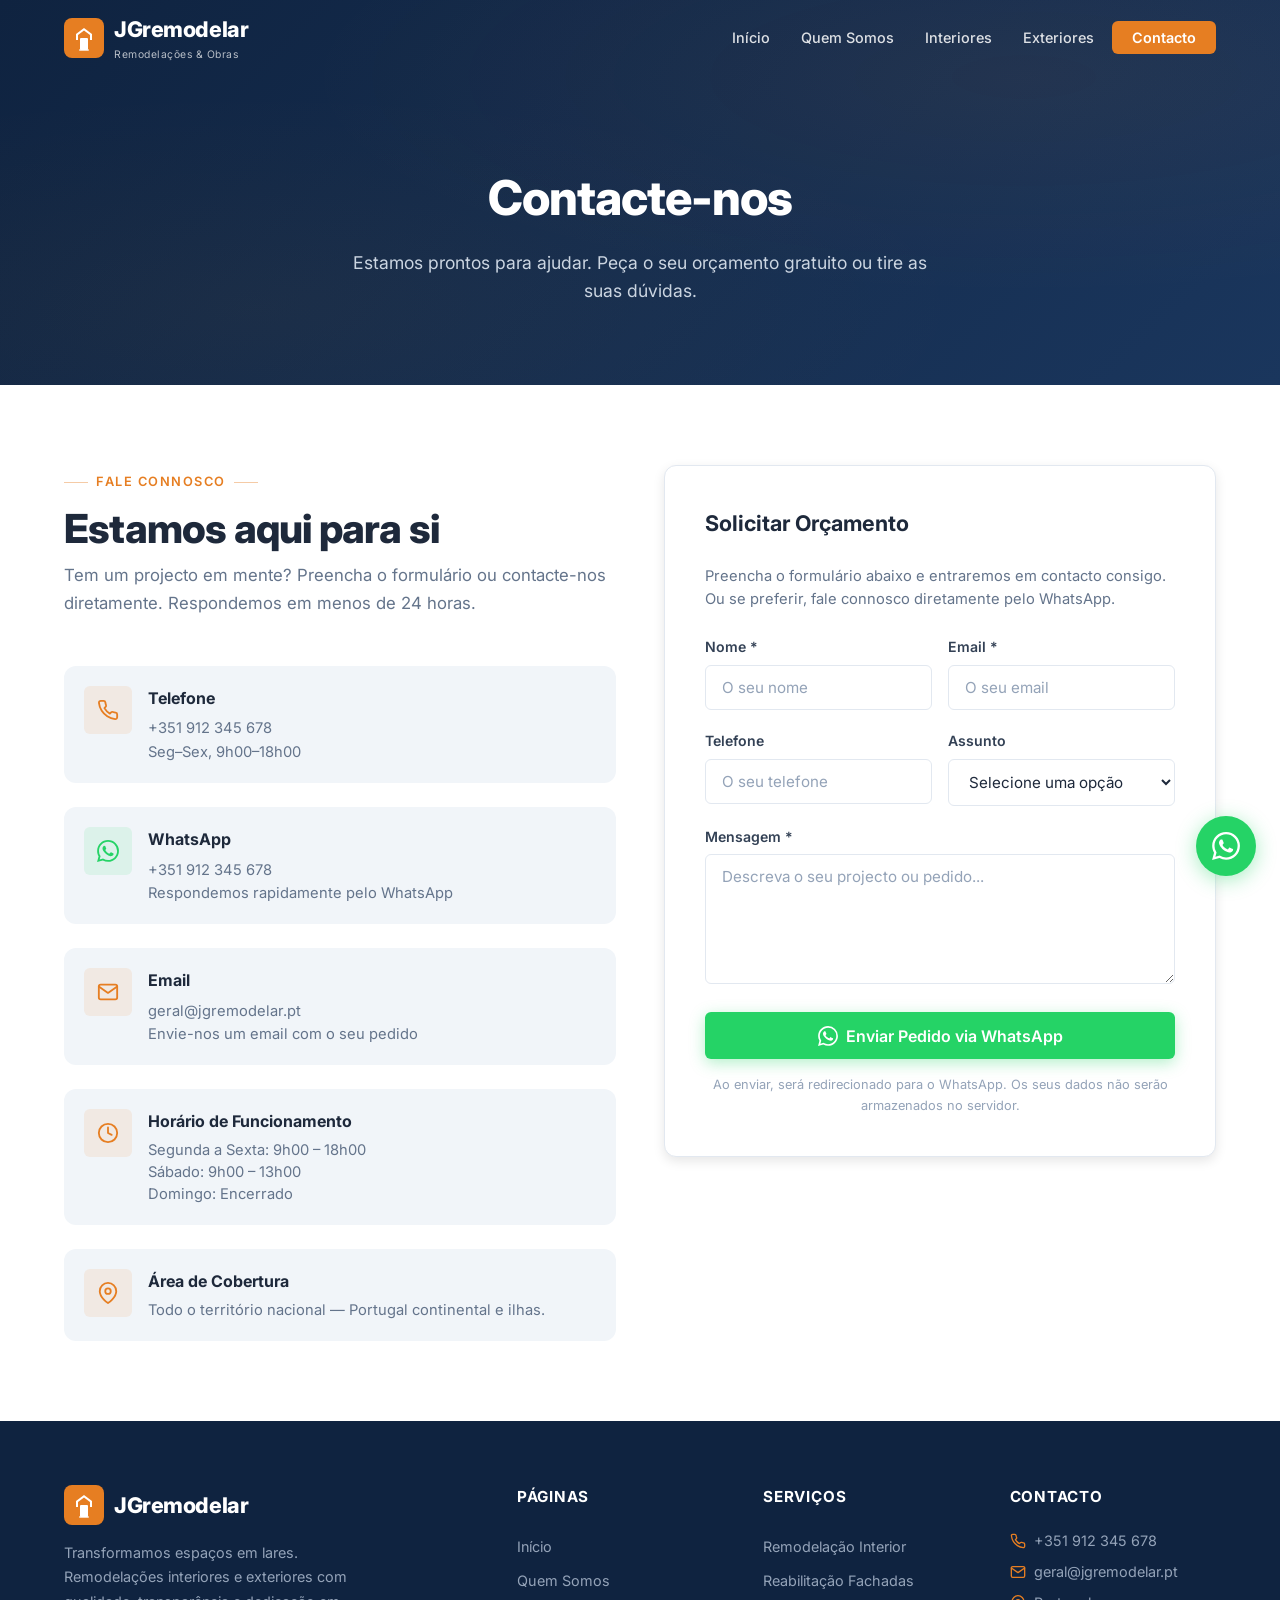
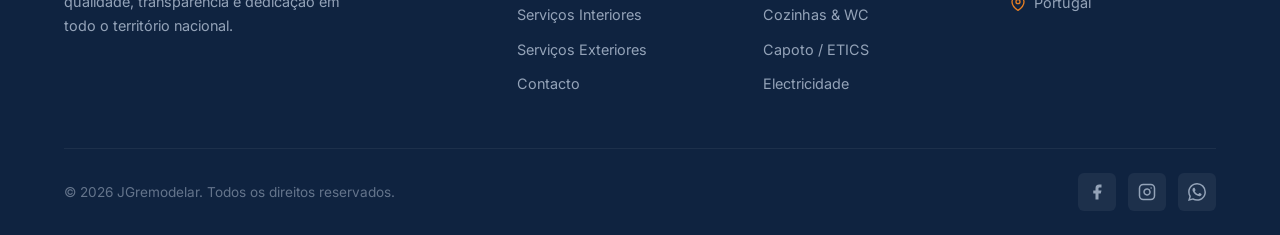
==== contacto.html @ c4eafb85 "Versão inicial – site institucional JGremodelar" ====
<!DOCTYPE html>
<html lang="pt-PT">
<head>
  <meta charset="UTF-8" />
  <meta name="viewport" content="width=device-width, initial-scale=1.0" />
  <title>Contacto — JGremodelar</title>
  <meta name="description" content="Contacte a JGremodelar. Peça o seu orçamento gratuito para remodelações e obras em Portugal. WhatsApp, telefone e email." />
  <meta name="keywords" content="contacto, orçamento, remodelações, JGremodelar, Portugal, WhatsApp" />
  <link rel="icon" href="data:image/svg+xml,<svg xmlns='http://www.w3.org/2000/svg' viewBox='0 0 100 100'><text y='.9em' font-size='90'>🏠</text></svg>" />
  <link rel="preconnect" href="https://fonts.googleapis.com" />
  <link rel="preconnect" href="https://fonts.gstatic.com" crossorigin />
  <link href="https://fonts.googleapis.com/css2?family=Inter:wght@400;500;600;700;800&display=swap" rel="stylesheet" />
  <link rel="stylesheet" href="assets/css/style.css?v=1.0" />
</head>
<body>

  <!-- ===== NAVBAR ===== -->
  <nav class="navbar" role="navigation" aria-label="Navegação principal">
    <div class="container">
      <a href="index.html" class="navbar-brand">
        <span class="brand-icon">
          <svg viewBox="0 0 40 40" fill="none" xmlns="http://www.w3.org/2000/svg">
            <rect width="40" height="40" rx="8" fill="#e67e22"/>
            <path d="M12 22V16L20 10L28 16V22H26V17L20 12.5L14 17V22H12Z" fill="white"/>
            <rect x="16" y="20" width="8" height="12" rx="1" fill="white"/>
            <rect x="15" y="31" width="10" height="2" rx="1" fill="white" opacity="0.7"/>
          </svg>
        </span>
        <span>JGremodelar<small>Remodelações &amp; Obras</small></span>
      </a>
      <button class="nav-toggle" aria-label="Abrir menu" aria-expanded="false">
        <span></span><span></span><span></span>
      </button>
      <div class="nav-overlay"></div>
      <ul class="nav-links">
        <li><a href="index.html">Início</a></li>
        <li><a href="quem-somos.html">Quem Somos</a></li>
        <li><a href="servicos-interiores.html">Interiores</a></li>
        <li><a href="servicos-exteriores.html">Exteriores</a></li>
        <li><a href="contacto.html" class="nav-cta">Contacto</a></li>
      </ul>
    </div>
  </nav>

  <!-- ===== PAGE HEADER ===== -->
  <section class="page-hero">
    <div class="container">
      <h1>Contacte-nos</h1>
      <p>Estamos prontos para ajudar. Peça o seu orçamento gratuito ou tire as suas dúvidas.</p>
    </div>
  </section>

  <!-- ===== CONTACT SECTION ===== -->
  <section class="section">
    <div class="container">
      <div class="contact-grid">

        <!-- Contact Info -->
        <div class="contact-info">
          <div class="reveal">
            <div class="section-label" style="margin-bottom:0.75rem;">Fale Connosco</div>
            <h2 class="section-title" style="margin-bottom:0.5rem;">Estamos aqui para si</h2>
            <p class="section-subtitle" style="margin-bottom:1.5rem;">
              Tem um projecto em mente? Preencha o formulário ou contacte-nos diretamente.
              Respondemos em menos de 24 horas.
            </p>
          </div>

          <!-- Telefone -->
          <div class="contact-item reveal">
            <div class="contact-item-icon">
              <svg viewBox="0 0 24 24" fill="none" stroke="currentColor" stroke-width="2" stroke-linecap="round" stroke-linejoin="round">
                <path d="M22 16.92v3a2 2 0 0 1-2.18 2 19.79 19.79 0 0 1-8.63-3.07 19.5 19.5 0 0 1-6-6 19.79 19.79 0 0 1-3.07-8.67A2 2 0 0 1 4.11 2h3a2 2 0 0 1 2 1.72 12.84 12.84 0 0 0 .7 2.81 2 2 0 0 1-.45 2.11L8.09 9.91a16 16 0 0 0 6 6l1.27-1.27a2 2 0 0 1 2.11-.45 12.84 12.84 0 0 0 2.81.7A2 2 0 0 1 22 16.92z"/>
              </svg>
            </div>
            <div>
              <h4>Telefone</h4>
              <a href="tel:+351912345678">+351 912 345 678</a>
              <p>Seg–Sex, 9h00–18h00</p>
            </div>
          </div>

          <!-- WhatsApp -->
          <div class="contact-item reveal">
            <div class="contact-item-icon" style="background:rgba(37,211,102,0.1);">
              <svg viewBox="0 0 24 24" fill="currentColor" style="width:22px;height:22px;color:#25d366;">
                <path d="M17.472 14.382c-.297-.149-1.758-.867-2.03-.967-.273-.099-.471-.148-.67.15-.197.297-.767.966-.94 1.164-.173.199-.347.223-.644.075-.297-.15-1.255-.463-2.39-1.475-.883-.788-1.48-1.761-1.653-2.059-.173-.297-.018-.458.13-.606.134-.133.298-.347.446-.52.149-.174.198-.298.298-.497.099-.198.05-.371-.025-.52-.075-.149-.669-1.612-.916-2.207-.242-.579-.487-.5-.669-.51-.173-.008-.371-.01-.57-.01-.198 0-.52.074-.792.372-.272.297-1.04 1.016-1.04 2.479 0 1.462 1.065 2.875 1.213 3.074.149.198 2.096 3.2 5.077 4.487.709.306 1.262.489 1.694.625.712.227 1.36.195 1.871.118.571-.085 1.758-.719 2.006-1.413.248-.694.248-1.289.173-1.413-.074-.124-.272-.198-.57-.347m-5.421 7.403h-.004a9.87 9.87 0 0 1-5.031-1.378l-.361-.214-3.741.982.998-3.648-.235-.374a9.86 9.86 0 0 1-1.51-5.26c.001-5.45 4.436-9.884 9.888-9.884 2.64 0 5.122 1.03 6.988 2.898a9.825 9.825 0 0 1 2.893 6.994c-.003 5.45-4.437 9.884-9.885 9.884m8.413-18.297A11.815 11.815 0 0 0 12.05 0C5.495 0 .16 5.335.157 11.892c0 2.096.547 4.142 1.588 5.945L.057 24l6.305-1.654a11.882 11.882 0 0 0 5.683 1.448h.005c6.554 0 11.89-5.335 11.893-11.893a11.821 11.821 0 0 0-3.48-8.413z"/>
              </svg>
            </div>
            <div>
              <h4>WhatsApp</h4>
              <a href="https://wa.me/351912345678" target="_blank" rel="noopener">+351 912 345 678</a>
              <p>Respondemos rapidamente pelo WhatsApp</p>
            </div>
          </div>

          <!-- Email -->
          <div class="contact-item reveal">
            <div class="contact-item-icon">
              <svg viewBox="0 0 24 24" fill="none" stroke="currentColor" stroke-width="2" stroke-linecap="round" stroke-linejoin="round">
                <path d="M4 4h16c1.1 0 2 .9 2 2v12c0 1.1-.9 2-2 2H4c-1.1 0-2-.9-2-2V6c0-1.1.9-2 2-2z"/>
                <polyline points="22,6 12,13 2,6"/>
              </svg>
            </div>
            <div>
              <h4>Email</h4>
              <a href="mailto:geral@jgremodelar.pt">geral@jgremodelar.pt</a>
              <p>Envie-nos um email com o seu pedido</p>
            </div>
          </div>

          <!-- Horário -->
          <div class="contact-item reveal">
            <div class="contact-item-icon">
              <svg viewBox="0 0 24 24" fill="none" stroke="currentColor" stroke-width="2" stroke-linecap="round" stroke-linejoin="round">
                <circle cx="12" cy="12" r="10"/>
                <polyline points="12 6 12 12 16 14"/>
              </svg>
            </div>
            <div>
              <h4>Horário de Funcionamento</h4>
              <p>Segunda a Sexta: 9h00 – 18h00</p>
              <p>Sábado: 9h00 – 13h00</p>
              <p>Domingo: Encerrado</p>
            </div>
          </div>

          <!-- Localização -->
          <div class="contact-item reveal">
            <div class="contact-item-icon">
              <svg viewBox="0 0 24 24" fill="none" stroke="currentColor" stroke-width="2" stroke-linecap="round" stroke-linejoin="round">
                <path d="M21 10c0 7-9 13-9 13s-9-6-9-13a9 9 0 0 1 18 0z"/>
                <circle cx="12" cy="10" r="3"/>
              </svg>
            </div>
            <div>
              <h4>Área de Cobertura</h4>
              <p>Todo o território nacional — Portugal continental e ilhas.</p>
            </div>
          </div>
        </div>

        <!-- Contact Form -->
        <div class="reveal">
          <div class="contact-form-wrapper">
            <h3>Solicitar Orçamento</h3>
            <p style="color:var(--color-gray-500);font-size:0.92rem;margin-bottom:1.5rem;line-height:1.6;">
              Preencha o formulário abaixo e entraremos em contacto consigo. Ou se preferir, fale connosco diretamente pelo WhatsApp.
            </p>

            <form class="contact-form" novalidate>
              <div class="form-row">
                <div class="form-group">
                  <label for="nome">Nome *</label>
                  <input type="text" id="nome" class="form-control" placeholder="O seu nome" required />
                </div>
                <div class="form-group">
                  <label for="email">Email *</label>
                  <input type="email" id="email" class="form-control" placeholder="O seu email" required />
                </div>
              </div>

              <div class="form-row">
                <div class="form-group">
                  <label for="telefone">Telefone</label>
                  <input type="tel" id="telefone" class="form-control" placeholder="O seu telefone" />
                </div>
                <div class="form-group">
                  <label for="assunto">Assunto</label>
                  <select id="assunto" class="form-control">
                    <option value="">Selecione uma opção</option>
                    <option value="Remodelação Interior">Remodelação Interior</option>
                    <option value="Remodelação Exterior">Remodelação Exterior</option>
                    <option value="Capoto / ETICS">Capoto / ETICS</option>
                    <option value="Impermeabilização">Impermeabilização</option>
                    <option value="Outro">Outro</option>
                  </select>
                </div>
              </div>

              <div class="form-group">
                <label for="mensagem">Mensagem *</label>
                <textarea id="mensagem" class="form-control" placeholder="Descreva o seu projecto ou pedido..." required></textarea>
              </div>

              <button type="submit" class="btn btn-whatsapp" style="width:100%;justify-content:center;">
                <svg width="20" height="20" viewBox="0 0 24 24" fill="currentColor"><path d="M17.472 14.382c-.297-.149-1.758-.867-2.03-.967-.273-.099-.471-.148-.67.15-.197.297-.767.966-.94 1.164-.173.199-.347.223-.644.075-.297-.15-1.255-.463-2.39-1.475-.883-.788-1.48-1.761-1.653-2.059-.173-.297-.018-.458.13-.606.134-.133.298-.347.446-.52.149-.174.198-.298.298-.497.099-.198.05-.371-.025-.52-.075-.149-.669-1.612-.916-2.207-.242-.579-.487-.5-.669-.51-.173-.008-.371-.01-.57-.01-.198 0-.52.074-.792.372-.272.297-1.04 1.016-1.04 2.479 0 1.462 1.065 2.875 1.213 3.074.149.198 2.096 3.2 5.077 4.487.709.306 1.262.489 1.694.625.712.227 1.36.195 1.871.118.571-.085 1.758-.719 2.006-1.413.248-.694.248-1.289.173-1.413-.074-.124-.272-.198-.57-.347m-5.421 7.403h-.004a9.87 9.87 0 0 1-5.031-1.378l-.361-.214-3.741.982.998-3.648-.235-.374a9.86 9.86 0 0 1-1.51-5.26c.001-5.45 4.436-9.884 9.888-9.884 2.64 0 5.122 1.03 6.988 2.898a9.825 9.825 0 0 1 2.893 6.994c-.003 5.45-4.437 9.884-9.885 9.884m8.413-18.297A11.815 11.815 0 0 0 12.05 0C5.495 0 .16 5.335.157 11.892c0 2.096.547 4.142 1.588 5.945L.057 24l6.305-1.654a11.882 11.882 0 0 0 5.683 1.448h.005c6.554 0 11.89-5.335 11.893-11.893a11.821 11.821 0 0 0-3.48-8.413z"/></svg>
                Enviar Pedido via WhatsApp
              </button>

              <p style="text-align:center;font-size:0.8rem;color:var(--color-gray-400);margin-top:1rem;">
                Ao enviar, será redirecionado para o WhatsApp. Os seus dados não serão armazenados no servidor.
              </p>
            </form>
          </div>
        </div>

      </div>
    </div>
  </section>

  <!-- ===== FOOTER ===== -->
  <footer class="footer">
    <div class="container">
      <div class="footer-grid">
        <div class="footer-brand">
          <a href="index.html" class="navbar-brand">
            <span class="brand-icon">
              <svg viewBox="0 0 40 40" fill="none" xmlns="http://www.w3.org/2000/svg">
                <rect width="40" height="40" rx="8" fill="#e67e22"/><path d="M12 22V16L20 10L28 16V22H26V17L20 12.5L14 17V22H12Z" fill="white"/><rect x="16" y="20" width="8" height="12" rx="1" fill="white"/><rect x="15" y="31" width="10" height="2" rx="1" fill="white" opacity="0.7"/>
              </svg>
            </span>
            <span>JGremodelar</span>
          </a>
          <p>Transformamos espaços em lares. Remodelações interiores e exteriores com qualidade, transparência e dedicação em todo o território nacional.</p>
        </div>
        <div>
          <h4>Páginas</h4>
          <div class="footer-links">
            <a href="index.html">Início</a>
            <a href="quem-somos.html">Quem Somos</a>
            <a href="servicos-interiores.html">Serviços Interiores</a>
            <a href="servicos-exteriores.html">Serviços Exteriores</a>
            <a href="contacto.html">Contacto</a>
          </div>
        </div>
        <div>
          <h4>Serviços</h4>
          <div class="footer-links">
            <a href="servicos-interiores.html">Remodelação Interior</a>
            <a href="servicos-exteriores.html">Reabilitação Fachadas</a>
            <a href="servicos-interiores.html">Cozinhas &amp; WC</a>
            <a href="servicos-exteriores.html">Capoto / ETICS</a>
            <a href="servicos-interiores.html">Electricidade</a>
          </div>
        </div>
        <div>
          <h4>Contacto</h4>
          <div class="footer-contact">
            <p><svg viewBox="0 0 24 24" fill="none" stroke="currentColor" stroke-width="2" stroke-linecap="round" stroke-linejoin="round" style="width:16px;height:16px;"><path d="M22 16.92v3a2 2 0 0 1-2.18 2 19.79 19.79 0 0 1-8.63-3.07 19.5 19.5 0 0 1-6-6 19.79 19.79 0 0 1-3.07-8.67A2 2 0 0 1 4.11 2h3a2 2 0 0 1 2 1.72 12.84 12.84 0 0 0 .7 2.81 2 2 0 0 1-.45 2.11L8.09 9.91a16 16 0 0 0 6 6l1.27-1.27a2 2 0 0 1 2.11-.45 12.84 12.84 0 0 0 2.81.7A2 2 0 0 1 22 16.92z"/></svg> +351 912 345 678</p>
            <p><svg viewBox="0 0 24 24" fill="none" stroke="currentColor" stroke-width="2" stroke-linecap="round" stroke-linejoin="round" style="width:16px;height:16px;"><path d="M4 4h16c1.1 0 2 .9 2 2v12c0 1.1-.9 2-2 2H4c-1.1 0-2-.9-2-2V6c0-1.1.9-2 2-2z"/><polyline points="22,6 12,13 2,6"/></svg> geral@jgremodelar.pt</p>
            <p><svg viewBox="0 0 24 24" fill="none" stroke="currentColor" stroke-width="2" stroke-linecap="round" stroke-linejoin="round" style="width:16px;height:16px;"><path d="M21 10c0 7-9 13-9 13s-9-6-9-13a9 9 0 0 1 18 0z"/><circle cx="12" cy="10" r="3"/></svg> Portugal</p>
          </div>
        </div>
      </div>
      <div class="footer-bottom">
        <p>&copy; 2026 JGremodelar. Todos os direitos reservados.</p>
        <div class="footer-social">
          <a href="#" aria-label="Facebook"><svg viewBox="0 0 24 24" fill="currentColor" style="width:18px;height:18px;"><path d="M18 2h-3a5 5 0 0 0-5 5v3H7v4h3v8h4v-8h3l1-4h-4V7a1 1 0 0 1 1-1h3z"/></svg></a>
          <a href="#" aria-label="Instagram"><svg viewBox="0 0 24 24" fill="none" stroke="currentColor" stroke-width="2" stroke-linecap="round" stroke-linejoin="round" style="width:18px;height:18px;"><rect x="2" y="2" width="20" height="20" rx="5" ry="5"/><path d="M16 11.37A4 4 0 1 1 12.63 8 4 4 0 0 1 16 11.37z"/><line x1="17.5" y1="6.5" x2="17.51" y2="6.5"/></svg></a>
          <a href="https://wa.me/351912345678" target="_blank" rel="noopener" aria-label="WhatsApp"><svg viewBox="0 0 24 24" fill="currentColor" style="width:18px;height:18px;"><path d="M17.472 14.382c-.297-.149-1.758-.867-2.03-.967-.273-.099-.471-.148-.67.15-.197.297-.767.966-.94 1.164-.173.199-.347.223-.644.075-.297-.15-1.255-.463-2.39-1.475-.883-.788-1.48-1.761-1.653-2.059-.173-.297-.018-.458.13-.606.134-.133.298-.347.446-.52.149-.174.198-.298.298-.497.099-.198.05-.371-.025-.52-.075-.149-.669-1.612-.916-2.207-.242-.579-.487-.5-.669-.51-.173-.008-.371-.01-.57-.01-.198 0-.52.074-.792.372-.272.297-1.04 1.016-1.04 2.479 0 1.462 1.065 2.875 1.213 3.074.149.198 2.096 3.2 5.077 4.487.709.306 1.262.489 1.694.625.712.227 1.36.195 1.871.118.571-.085 1.758-.719 2.006-1.413.248-.694.248-1.289.173-1.413-.074-.124-.272-.198-.57-.347m-5.421 7.403h-.004a9.87 9.87 0 0 1-5.031-1.378l-.361-.214-3.741.982.998-3.648-.235-.374a9.86 9.86 0 0 1-1.51-5.26c.001-5.45 4.436-9.884 9.888-9.884 2.64 0 5.122 1.03 6.988 2.898a9.825 9.825 0 0 1 2.893 6.994c-.003 5.45-4.437 9.884-9.885 9.884m8.413-18.297A11.815 11.815 0 0 0 12.05 0C5.495 0 .16 5.335.157 11.892c0 2.096.547 4.142 1.588 5.945L.057 24l6.305-1.654a11.882 11.882 0 0 0 5.683 1.448h.005c6.554 0 11.89-5.335 11.893-11.893a11.821 11.821 0 0 0-3.48-8.413z"/></svg></a>
        </div>
      </div>
    </div>
  </footer>

  <!-- WhatsApp Float -->
  <a href="https://wa.me/351912345678?text=Olá!%20Gostaria%20de%20pedir%20um%20orçamento." target="_blank" rel="noopener" class="whatsapp-float" aria-label="Fale connosco pelo WhatsApp">
    <svg viewBox="0 0 24 24" fill="currentColor" style="width:28px;height:28px;"><path d="M17.472 14.382c-.297-.149-1.758-.867-2.03-.967-.273-.099-.471-.148-.67.15-.197.297-.767.966-.94 1.164-.173.199-.347.223-.644.075-.297-.15-1.255-.463-2.39-1.475-.883-.788-1.48-1.761-1.653-2.059-.173-.297-.018-.458.13-.606.134-.133.298-.347.446-.52.149-.174.198-.298.298-.497.099-.198.05-.371-.025-.52-.075-.149-.669-1.612-.916-2.207-.242-.579-.487-.5-.669-.51-.173-.008-.371-.01-.57-.01-.198 0-.52.074-.792.372-.272.297-1.04 1.016-1.04 2.479 0 1.462 1.065 2.875 1.213 3.074.149.198 2.096 3.2 5.077 4.487.709.306 1.262.489 1.694.625.712.227 1.36.195 1.871.118.571-.085 1.758-.719 2.006-1.413.248-.694.248-1.289.173-1.413-.074-.124-.272-.198-.57-.347m-5.421 7.403h-.004a9.87 9.87 0 0 1-5.031-1.378l-.361-.214-3.741.982.998-3.648-.235-.374a9.86 9.86 0 0 1-1.51-5.26c.001-5.45 4.436-9.884 9.888-9.884 2.64 0 5.122 1.03 6.988 2.898a9.825 9.825 0 0 1 2.893 6.994c-.003 5.45-4.437 9.884-9.885 9.884m8.413-18.297A11.815 11.815 0 0 0 12.05 0C5.495 0 .16 5.335.157 11.892c0 2.096.547 4.142 1.588 5.945L.057 24l6.305-1.654a11.882 11.882 0 0 0 5.683 1.448h.005c6.554 0 11.89-5.335 11.893-11.893a11.821 11.821 0 0 0-3.48-8.413z"/></svg>
  </a>

  <script src="assets/js/main.js?v=1.0"></script>
</body>
</html>
---- assets/css/style.css ----
/* ========================================
   JGremodelar — Estilos Globais
   Design System para Site Institucional
   ======================================== */

/* --- Variáveis / Design Tokens --- */
:root {
  /* Cores principais */
  --color-primary: #1a365d;
  --color-primary-light: #2a4a7f;
  --color-primary-dark: #0f2340;

  --color-accent: #e67e22;
  --color-accent-light: #f39c12;
  --color-accent-dark: #d35400;

  --color-dark: #1e293b;
  --color-dark-2: #334155;
  --color-gray-100: #f1f5f9;
  --color-gray-200: #e2e8f0;
  --color-gray-300: #cbd5e1;
  --color-gray-400: #94a3b8;
  --color-gray-500: #64748b;
  --color-gray-600: #475569;

  --color-white: #ffffff;
  --color-black: #0f172a;

  --color-success: #16a34a;
  --color-whatsapp: #25d366;

  /* Tipografia */
  --font-primary: 'Inter', -apple-system, BlinkMacSystemFont, 'Segoe UI', Roboto, sans-serif;
  --font-heading: 'Inter', -apple-system, BlinkMacSystemFont, 'Segoe UI', Roboto, sans-serif;

  /* Tamanhos */
  --container-max: 1200px;
  --container-padding: 1.5rem;

  /* Transições */
  --transition-fast: 0.2s ease;
  --transition-base: 0.3s ease;
  --transition-slow: 0.5s ease;

  /* Sombras */
  --shadow-sm: 0 1px 3px rgba(0, 0, 0, 0.08);
  --shadow-md: 0 4px 12px rgba(0, 0, 0, 0.1);
  --shadow-lg: 0 12px 40px rgba(0, 0, 0, 0.15);
  --shadow-xl: 0 25px 50px rgba(0, 0, 0, 0.2);

  /* Bordas */
  --radius-sm: 6px;
  --radius-md: 12px;
  --radius-lg: 20px;
  --radius-full: 9999px;
}

/* --- Reset & Base --- */
*,
*::before,
*::after {
  margin: 0;
  padding: 0;
  box-sizing: border-box;
}

html {
  scroll-behavior: smooth;
  font-size: 16px;
}

body {
  font-family: var(--font-primary);
  color: var(--color-dark);
  background-color: var(--color-white);
  line-height: 1.6;
  -webkit-font-smoothing: antialiased;
  -moz-osx-font-smoothing: grayscale;
  overflow-x: hidden;
}

img {
  max-width: 100%;
  height: auto;
  display: block;
}

a {
  color: var(--color-primary);
  text-decoration: none;
  transition: color var(--transition-fast);
}

a:hover {
  color: var(--color-accent);
}

ul {
  list-style: none;
}

/* --- Container --- */
.container {
  max-width: var(--container-max);
  margin: 0 auto;
  padding: 0 var(--container-padding);
}

/* --- Buttons --- */
.btn {
  display: inline-flex;
  align-items: center;
  justify-content: center;
  gap: 0.5rem;
  font-family: var(--font-primary);
  font-weight: 600;
  font-size: 1rem;
  padding: 0.85rem 2rem;
  border-radius: var(--radius-sm);
  border: none;
  cursor: pointer;
  transition: all var(--transition-base);
  text-decoration: none;
  white-space: nowrap;
}

.btn-primary {
  background: linear-gradient(135deg, var(--color-accent), var(--color-accent-dark));
  color: var(--color-white);
  box-shadow: 0 4px 15px rgba(230, 126, 34, 0.35);
}

.btn-primary:hover {
  transform: translateY(-2px);
  box-shadow: 0 6px 25px rgba(230, 126, 34, 0.45);
  color: var(--color-white);
}

.btn-outline {
  background: transparent;
  color: var(--color-white);
  border: 2px solid var(--color-white);
}

.btn-outline:hover {
  background: var(--color-white);
  color: var(--color-primary);
  transform: translateY(-2px);
}

.btn-outline-dark {
  background: transparent;
  color: var(--color-primary);
  border: 2px solid var(--color-primary);
}

.btn-outline-dark:hover {
  background: var(--color-primary);
  color: var(--color-white);
  transform: translateY(-2px);
}

.btn-whatsapp {
  background: var(--color-whatsapp);
  color: var(--color-white);
  box-shadow: 0 4px 15px rgba(37, 211, 102, 0.35);
}

.btn-whatsapp:hover {
  background: #20bd5a;
  transform: translateY(-2px);
  box-shadow: 0 6px 25px rgba(37, 211, 102, 0.45);
  color: var(--color-white);
}

/* --- Navbar --- */
.navbar {
  position: fixed;
  top: 0;
  left: 0;
  right: 0;
  z-index: 1000;
  padding: 0.75rem 0;
  transition: all var(--transition-base);
}

.navbar.scrolled {
  background: rgba(26, 54, 93, 0.97);
  backdrop-filter: blur(12px);
  -webkit-backdrop-filter: blur(12px);
  box-shadow: 0 2px 20px rgba(0, 0, 0, 0.15);
  padding: 0.5rem 0;
}

.navbar .container {
  display: flex;
  align-items: center;
  justify-content: space-between;
}

.navbar-brand {
  display: flex;
  align-items: center;
  gap: 0.625rem;
  font-weight: 800;
  font-size: 1.35rem;
  color: var(--color-white);
  text-decoration: none;
}

.navbar-brand .brand-icon {
  width: 40px;
  height: 40px;
  display: flex;
  align-items: center;
  justify-content: center;
}

.navbar-brand .brand-icon svg {
  width: 100%;
  height: 100%;
}

.navbar-brand span {
  font-size: 1.35rem;
  letter-spacing: -0.02em;
}

.navbar-brand span small {
  font-size: 0.65rem;
  font-weight: 400;
  display: block;
  opacity: 0.7;
  letter-spacing: 0.05em;
}

.nav-links {
  display: flex;
  align-items: center;
  gap: 0.25rem;
}

.nav-links a {
  color: rgba(255, 255, 255, 0.85);
  font-size: 0.9rem;
  font-weight: 500;
  padding: 0.5rem 0.85rem;
  border-radius: var(--radius-sm);
  transition: all var(--transition-fast);
  text-decoration: none;
  position: relative;
}

.nav-links a::after {
  content: '';
  position: absolute;
  bottom: 2px;
  left: 50%;
  transform: translateX(-50%) scaleX(0);
  width: calc(100% - 1.7rem);
  height: 2px;
  background: var(--color-accent);
  transition: transform var(--transition-base);
  transform-origin: center;
}

.nav-links a:hover,
.nav-links a.active {
  color: var(--color-white);
  background: rgba(255, 255, 255, 0.08);
}

.nav-links a:hover::after,
.nav-links a.active::after {
  transform: translateX(-50%) scaleX(1);
}

.nav-cta {
  background: var(--color-accent) !important;
  color: var(--color-white) !important;
  padding: 0.5rem 1.25rem !important;
  border-radius: var(--radius-sm) !important;
  font-weight: 600 !important;
}

.nav-cta::after {
  display: none !important;
}

.nav-cta:hover {
  background: var(--color-accent-dark) !important;
  transform: translateY(-1px);
  box-shadow: 0 4px 12px rgba(230, 126, 34, 0.3);
}

/* Hamburger */
.nav-toggle {
  display: none;
  flex-direction: column;
  gap: 5px;
  background: none;
  border: none;
  cursor: pointer;
  padding: 4px;
  z-index: 1001;
}

.nav-toggle span {
  display: block;
  width: 26px;
  height: 2.5px;
  background: var(--color-white);
  border-radius: 2px;
  transition: all var(--transition-base);
  transform-origin: center;
}

.nav-toggle.active span:nth-child(1) {
  transform: rotate(45deg) translate(5px, 5px);
}

.nav-toggle.active span:nth-child(2) {
  opacity: 0;
  transform: scaleX(0);
}

.nav-toggle.active span:nth-child(3) {
  transform: rotate(-45deg) translate(5px, -5px);
}

/* --- Hero --- */
.hero {
  position: relative;
  min-height: 100vh;
  display: flex;
  align-items: center;
  justify-content: center;
  overflow: hidden;
  padding-top: 80px;
}

.hero-bg {
  position: absolute;
  inset: 0;
  background: linear-gradient(135deg, var(--color-primary-dark) 0%, var(--color-primary) 50%, var(--color-primary-light) 100%);
  z-index: 0;
}

.hero-bg::after {
  content: '';
  position: absolute;
  inset: 0;
  background:
    radial-gradient(ellipse at 20% 50%, rgba(230, 126, 34, 0.08) 0%, transparent 50%),
    radial-gradient(ellipse at 80% 20%, rgba(26, 54, 93, 0.3) 0%, transparent 50%),
    radial-gradient(ellipse at 50% 80%, rgba(243, 156, 18, 0.05) 0%, transparent 50%);
}

.hero-pattern {
  position: absolute;
  inset: 0;
  z-index: 1;
  opacity: 0.04;
  background-image:
    repeating-linear-gradient(0deg, transparent, transparent 40px, rgba(255, 255, 255, 0.1) 40px, rgba(255, 255, 255, 0.1) 41px),
    repeating-linear-gradient(90deg, transparent, transparent 40px, rgba(255, 255, 255, 0.1) 40px, rgba(255, 255, 255, 0.1) 41px);
}

.hero-grid {
  position: absolute;
  inset: 0;
  z-index: 1;
  display: grid;
  grid-template-columns: repeat(6, 1fr);
  grid-template-rows: repeat(6, 1fr);
}

.hero-content {
  position: relative;
  z-index: 2;
  text-align: center;
  color: var(--color-white);
  max-width: 850px;
  padding: 2rem 1.5rem;
}

.hero-badge {
  display: inline-flex;
  align-items: center;
  gap: 0.5rem;
  background: rgba(255, 255, 255, 0.08);
  backdrop-filter: blur(10px);
  border: 1px solid rgba(255, 255, 255, 0.12);
  padding: 0.5rem 1.25rem;
  border-radius: var(--radius-full);
  font-size: 0.85rem;
  font-weight: 500;
  margin-bottom: 1.5rem;
  color: var(--color-gray-200);
}

.hero-badge span {
  color: var(--color-accent-light);
}

.hero h1 {
  font-size: clamp(2.2rem, 5vw, 3.8rem);
  font-weight: 800;
  line-height: 1.1;
  letter-spacing: -0.03em;
  margin-bottom: 1.25rem;
}

.hero h1 .highlight {
  background: linear-gradient(135deg, var(--color-accent-light), var(--color-accent));
  -webkit-background-clip: text;
  -webkit-text-fill-color: transparent;
  background-clip: text;
}

.hero p {
  font-size: clamp(1rem, 2vw, 1.2rem);
  color: var(--color-gray-300);
  max-width: 650px;
  margin: 0 auto 2rem;
  line-height: 1.7;
}

.hero-actions {
  display: flex;
  align-items: center;
  justify-content: center;
  gap: 1rem;
  flex-wrap: wrap;
}

.hero-stats {
  display: flex;
  justify-content: center;
  gap: 2.5rem;
  margin-top: 3.5rem;
  padding-top: 2.5rem;
  border-top: 1px solid rgba(255, 255, 255, 0.08);
}

.hero-stat {
  text-align: center;
}

.hero-stat-number {
  font-size: 1.8rem;
  font-weight: 800;
  color: var(--color-white);
  line-height: 1;
}

.hero-stat-label {
  font-size: 0.8rem;
  color: var(--color-gray-400);
  margin-top: 0.35rem;
}

/* --- Seções genéricas --- */
.section {
  padding: 5rem 0;
}

.section-header {
  text-align: center;
  max-width: 700px;
  margin: 0 auto 3.5rem;
}

.section-label {
  display: inline-flex;
  align-items: center;
  gap: 0.5rem;
  font-size: 0.8rem;
  font-weight: 600;
  text-transform: uppercase;
  letter-spacing: 0.12em;
  color: var(--color-accent);
  margin-bottom: 0.75rem;
}

.section-label::before,
.section-label::after {
  content: '';
  width: 24px;
  height: 1.5px;
  background: var(--color-accent);
  opacity: 0.4;
}

.section-title {
  font-size: clamp(1.8rem, 3.5vw, 2.5rem);
  font-weight: 800;
  color: var(--color-dark);
  line-height: 1.2;
  margin-bottom: 1rem;
  letter-spacing: -0.02em;
}

.section-subtitle {
  font-size: 1.05rem;
  color: var(--color-gray-500);
  line-height: 1.7;
}

.section-bg-light {
  background: var(--color-gray-100);
}

.section-bg-dark {
  background: var(--color-primary);
  color: var(--color-white);
}

.section-bg-dark .section-title {
  color: var(--color-white);
}

.section-bg-dark .section-subtitle {
  color: var(--color-gray-300);
}

/* --- Cards de Serviço --- */
.services-grid {
  display: grid;
  grid-template-columns: repeat(auto-fill, minmax(320px, 1fr));
  gap: 1.5rem;
}

.service-card {
  background: var(--color-white);
  border-radius: var(--radius-md);
  padding: 2rem 1.75rem;
  box-shadow: var(--shadow-sm);
  border: 1px solid var(--color-gray-200);
  transition: all var(--transition-base);
  position: relative;
  overflow: hidden;
}

.service-card::before {
  content: '';
  position: absolute;
  top: 0;
  left: 0;
  right: 0;
  height: 3px;
  background: linear-gradient(90deg, var(--color-accent), var(--color-accent-light));
  transform: scaleX(0);
  transform-origin: left;
  transition: transform var(--transition-base);
}

.service-card:hover {
  transform: translateY(-5px);
  box-shadow: var(--shadow-lg);
  border-color: transparent;
}

.service-card:hover::before {
  transform: scaleX(1);
}

.service-card-icon {
  width: 56px;
  height: 56px;
  display: flex;
  align-items: center;
  justify-content: center;
  background: linear-gradient(135deg, rgba(230, 126, 34, 0.08), rgba(243, 156, 18, 0.12));
  border-radius: var(--radius-sm);
  margin-bottom: 1.25rem;
  transition: all var(--transition-base);
}

.service-card:hover .service-card-icon {
  background: linear-gradient(135deg, var(--color-accent), var(--color-accent-dark));
}

.service-card:hover .service-card-icon svg {
  color: var(--color-white) !important;
}

.service-card-icon svg {
  width: 28px;
  height: 28px;
  color: var(--color-accent);
  transition: color var(--transition-base);
}

.service-card h3 {
  font-size: 1.15rem;
  font-weight: 700;
  color: var(--color-dark);
  margin-bottom: 0.625rem;
}

.service-card p {
  font-size: 0.92rem;
  color: var(--color-gray-500);
  line-height: 1.65;
}

/* --- Page Hero (pages internas) --- */
.page-hero {
  position: relative;
  padding: 10rem 0 5rem;
  background: linear-gradient(135deg, var(--color-primary-dark), var(--color-primary));
  color: var(--color-white);
  text-align: center;
  overflow: hidden;
}

.page-hero::after {
  content: '';
  position: absolute;
  inset: 0;
  background:
    radial-gradient(ellipse at 80% 20%, rgba(230, 126, 34, 0.06) 0%, transparent 50%),
    radial-gradient(ellipse at 20% 80%, rgba(243, 156, 18, 0.04) 0%, transparent 50%);
  pointer-events: none;
}

.page-hero .container {
  position: relative;
  z-index: 1;
}

.page-hero h1 {
  font-size: clamp(2rem, 4vw, 3rem);
  font-weight: 800;
  letter-spacing: -0.02em;
  margin-bottom: 0.75rem;
}

.page-hero p {
  font-size: 1.1rem;
  color: var(--color-gray-300);
  max-width: 600px;
  margin: 0 auto;
}

/* --- About Content --- */
.about-content {
  max-width: 850px;
  margin: 0 auto;
}

.about-block {
  margin-bottom: 3rem;
}

.about-block:last-child {
  margin-bottom: 0;
}

.about-block h2 {
  font-size: 1.5rem;
  font-weight: 700;
  color: var(--color-primary);
  margin-bottom: 1rem;
}

.about-block p {
  font-size: 1.05rem;
  color: var(--color-gray-600);
  line-height: 1.8;
}

.about-quote {
  background: linear-gradient(135deg, var(--color-gray-100), var(--color-white));
  border-left: 4px solid var(--color-accent);
  padding: 2rem 2.5rem;
  border-radius: 0 var(--radius-md) var(--radius-md) 0;
  margin: 2rem 0;
  font-size: 1.15rem;
  font-weight: 500;
  color: var(--color-dark);
  line-height: 1.7;
  font-style: italic;
}

.about-values {
  display: grid;
  grid-template-columns: repeat(auto-fit, minmax(220px, 1fr));
  gap: 1.5rem;
  margin-top: 2rem;
}

.value-item {
  background: var(--color-gray-100);
  border-radius: var(--radius-md);
  padding: 1.75rem;
  text-align: center;
  transition: all var(--transition-base);
}

.value-item:hover {
  background: var(--color-primary);
  color: var(--color-white);
  transform: translateY(-3px);
}

.value-item svg {
  width: 36px;
  height: 36px;
  color: var(--color-accent);
  margin-bottom: 1rem;
}

.value-item:hover svg {
  color: var(--color-accent-light);
}

.value-item h3 {
  font-size: 1.05rem;
  font-weight: 700;
  margin-bottom: 0.5rem;
}

.value-item:hover h3 {
  color: var(--color-white);
}

.value-item p {
  font-size: 0.9rem;
  color: var(--color-gray-500);
  line-height: 1.6;
}

.value-item:hover p {
  color: var(--color-gray-300);
}

/* --- Contact Page --- */
.contact-grid {
  display: grid;
  grid-template-columns: 1fr 1fr;
  gap: 3rem;
  align-items: start;
}

.contact-info {
  display: flex;
  flex-direction: column;
  gap: 1.5rem;
}

.contact-item {
  display: flex;
  align-items: flex-start;
  gap: 1rem;
  padding: 1.25rem;
  background: var(--color-gray-100);
  border-radius: var(--radius-md);
  transition: all var(--transition-base);
}

.contact-item:hover {
  background: var(--color-primary);
  color: var(--color-white);
  transform: translateX(5px);
}

.contact-item:hover .contact-item-icon {
  background: rgba(255, 255, 255, 0.15);
}

.contact-item:hover .contact-item-icon svg {
  color: var(--color-white);
}

.contact-item:hover a {
  color: var(--color-accent-light);
}

.contact-item-icon {
  width: 48px;
  height: 48px;
  min-width: 48px;
  display: flex;
  align-items: center;
  justify-content: center;
  background: rgba(230, 126, 34, 0.1);
  border-radius: var(--radius-sm);
  transition: all var(--transition-base);
}

.contact-item-icon svg {
  width: 22px;
  height: 22px;
  color: var(--color-accent);
}

.contact-item h4 {
  font-size: 1rem;
  font-weight: 700;
  margin-bottom: 0.25rem;
}

.contact-item p,
.contact-item a {
  font-size: 0.92rem;
  color: var(--color-gray-500);
  line-height: 1.5;
}

/* Contact Form */
.contact-form-wrapper {
  background: var(--color-white);
  border-radius: var(--radius-md);
  padding: 2.5rem;
  box-shadow: var(--shadow-md);
  border: 1px solid var(--color-gray-200);
}

.contact-form-wrapper h3 {
  font-size: 1.35rem;
  font-weight: 700;
  margin-bottom: 1.5rem;
  color: var(--color-dark);
}

.form-group {
  margin-bottom: 1.25rem;
}

.form-group label {
  display: block;
  font-size: 0.88rem;
  font-weight: 600;
  margin-bottom: 0.4rem;
  color: var(--color-dark-2);
}

.form-control {
  width: 100%;
  padding: 0.75rem 1rem;
  font-family: var(--font-primary);
  font-size: 0.95rem;
  border: 1.5px solid var(--color-gray-200);
  border-radius: var(--radius-sm);
  background: var(--color-white);
  color: var(--color-dark);
  transition: all var(--transition-fast);
  outline: none;
}

.form-control:focus {
  border-color: var(--color-accent);
  box-shadow: 0 0 0 3px rgba(230, 126, 34, 0.12);
}

.form-control::placeholder {
  color: var(--color-gray-400);
}

textarea.form-control {
  min-height: 130px;
  resize: vertical;
}

.form-row {
  display: grid;
  grid-template-columns: 1fr 1fr;
  gap: 1rem;
}

/* --- CTA Section --- */
.cta-section {
  background: linear-gradient(135deg, var(--color-primary-dark), var(--color-primary));
  color: var(--color-white);
  text-align: center;
  padding: 4rem 0;
  position: relative;
  overflow: hidden;
}

.cta-section::before {
  content: '';
  position: absolute;
  inset: 0;
  background:
    radial-gradient(ellipse at 30% 50%, rgba(230, 126, 34, 0.08) 0%, transparent 50%),
    radial-gradient(ellipse at 70% 50%, rgba(243, 156, 18, 0.06) 0%, transparent 50%);
}

.cta-section .container {
  position: relative;
  z-index: 1;
}

.cta-section h2 {
  font-size: clamp(1.6rem, 3vw, 2.2rem);
  font-weight: 800;
  margin-bottom: 0.75rem;
}

.cta-section p {
  color: var(--color-gray-300);
  max-width: 550px;
  margin: 0 auto 2rem;
  font-size: 1.05rem;
}

/* --- Footer --- */
.footer {
  background: var(--color-primary-dark);
  color: var(--color-gray-300);
  padding: 4rem 0 0;
}

.footer-grid {
  display: grid;
  grid-template-columns: 2fr 1fr 1fr 1fr;
  gap: 2.5rem;
  padding-bottom: 3rem;
  border-bottom: 1px solid rgba(255, 255, 255, 0.06);
}

.footer-brand .navbar-brand {
  margin-bottom: 1rem;
}

.footer-brand p {
  font-size: 0.9rem;
  line-height: 1.7;
  color: var(--color-gray-400);
  max-width: 300px;
}

.footer h4 {
  font-size: 0.95rem;
  font-weight: 700;
  color: var(--color-white);
  margin-bottom: 1.25rem;
  text-transform: uppercase;
  letter-spacing: 0.05em;
}

.footer-links a {
  display: block;
  color: var(--color-gray-400);
  font-size: 0.9rem;
  padding: 0.35rem 0;
  transition: all var(--transition-fast);
}

.footer-links a:hover {
  color: var(--color-accent-light);
  padding-left: 4px;
}

.footer-contact p {
  font-size: 0.9rem;
  margin-bottom: 0.5rem;
  color: var(--color-gray-400);
  display: flex;
  align-items: center;
  gap: 0.5rem;
}

.footer-contact svg {
  width: 16px;
  height: 16px;
  color: var(--color-accent);
  flex-shrink: 0;
}

.footer-bottom {
  padding: 1.5rem 0;
  display: flex;
  align-items: center;
  justify-content: space-between;
  flex-wrap: wrap;
  gap: 0.75rem;
}

.footer-bottom p {
  font-size: 0.85rem;
  color: var(--color-gray-500);
}

.footer-social {
  display: flex;
  gap: 0.75rem;
}

.footer-social a {
  display: flex;
  align-items: center;
  justify-content: center;
  width: 38px;
  height: 38px;
  border-radius: var(--radius-sm);
  background: rgba(255, 255, 255, 0.06);
  color: var(--color-gray-400);
  transition: all var(--transition-fast);
}

.footer-social a:hover {
  background: var(--color-accent);
  color: var(--color-white);
  transform: translateY(-2px);
}

.footer-social svg {
  width: 18px;
  height: 18px;
}

/* --- Services Overview (Home) --- */
.services-overview {
  display: grid;
  grid-template-columns: repeat(auto-fit, minmax(280px, 1fr));
  gap: 2rem;
}

.service-overview-card {
  position: relative;
  background: var(--color-white);
  border-radius: var(--radius-md);
  overflow: hidden;
  box-shadow: var(--shadow-sm);
  border: 1px solid var(--color-gray-200);
  transition: all var(--transition-base);
}

.service-overview-card:hover {
  transform: translateY(-5px);
  box-shadow: var(--shadow-lg);
}

.service-overview-card .card-body {
  padding: 2rem 1.75rem;
}

.service-overview-card .card-icon svg {
  width: 30px;
  height: 30px;
  color: var(--color-accent);
}

.service-overview-card h3 {
  font-size: 1.2rem;
  font-weight: 700;
  margin-bottom: 0.75rem;
  color: var(--color-dark);
}

.service-overview-card p {
  font-size: 0.92rem;
  color: var(--color-gray-500);
  line-height: 1.65;
  margin-bottom: 1.25rem;
}

.service-overview-card .card-link {
  font-weight: 600;
  font-size: 0.9rem;
  color: var(--color-accent);
  display: inline-flex;
  align-items: center;
  gap: 0.35rem;
  transition: gap var(--transition-fast);
}

.service-overview-card .card-link:hover {
  gap: 0.625rem;
  color: var(--color-accent-dark);
}

/* --- WhatsApp Float Button --- */
.whatsapp-float {
  position: fixed;
  bottom: 24px;
  right: 24px;
  z-index: 999;
  width: 60px;
  height: 60px;
  background: var(--color-whatsapp);
  border-radius: 50%;
  display: flex;
  align-items: center;
  justify-content: center;
  box-shadow: 0 4px 20px rgba(37, 211, 102, 0.4);
  transition: all var(--transition-base);
  color: var(--color-white);
  text-decoration: none;
}

.whatsapp-float:hover {
  transform: scale(1.1);
  box-shadow: 0 6px 30px rgba(37, 211, 102, 0.5);
  color: var(--color-white);
}

.whatsapp-float svg {
  width: 28px;
  height: 28px;
}

/* --- Animations --- */
@keyframes fadeInUp {
  from {
    opacity: 0;
    transform: translateY(30px);
  }
  to {
    opacity: 1;
    transform: translateY(0);
  }
}

@keyframes fadeIn {
  from { opacity: 0; }
  to { opacity: 1; }
}

.animate-in {
  animation: fadeInUp 0.6s ease forwards;
}

.animate-in-delay-1 { animation-delay: 0.1s; }
.animate-in-delay-2 { animation-delay: 0.2s; }
.animate-in-delay-3 { animation-delay: 0.3s; }

/* Scroll reveal */
.reveal {
  opacity: 0;
  transform: translateY(30px);
  transition: all 0.6s ease;
}

.reveal.visible {
  opacity: 1;
  transform: translateY(0);
}

/* --- Responsive --- */
@media (max-width: 992px) {
  .footer-grid {
    grid-template-columns: 1fr 1fr;
  }

  .contact-grid {
    grid-template-columns: 1fr;
  }

  .hero-stats {
    gap: 1.5rem;
    flex-wrap: wrap;
  }
}

@media (max-width: 768px) {
  .nav-toggle {
    display: flex;
  }

  .nav-links {
    position: fixed;
    top: 0;
    right: -100%;
    width: 280px;
    height: 100vh;
    background: var(--color-primary-dark);
    flex-direction: column;
    align-items: flex-start;
    padding: 5rem 2rem 2rem;
    gap: 0.25rem;
    transition: right var(--transition-base);
    box-shadow: -10px 0 40px rgba(0, 0, 0, 0.3);
    z-index: 1000;
  }

  .nav-links.open {
    right: 0;
  }

  .nav-links a {
    width: 100%;
    padding: 0.75rem 1rem;
    font-size: 1rem;
  }

  .nav-links a::after {
    display: none;
  }

  .nav-overlay {
    position: fixed;
    inset: 0;
    background: rgba(0, 0, 0, 0.5);
    z-index: 999;
    opacity: 0;
    pointer-events: none;
    transition: opacity var(--transition-base);
  }

  .nav-overlay.open {
    opacity: 1;
    pointer-events: all;
  }

  .hero h1 {
    font-size: clamp(1.8rem, 7vw, 2.5rem);
  }

  .services-grid {
    grid-template-columns: 1fr;
  }

  .form-row {
    grid-template-columns: 1fr;
  }

  .footer-grid {
    grid-template-columns: 1fr;
    text-align: center;
  }

  .footer-brand p {
    max-width: 100%;
  }

  .footer-bottom {
    flex-direction: column;
    text-align: center;
  }

  .hero-stats {
    flex-direction: column;
    gap: 1.25rem;
  }
}

/* --- Utilities --- */
.text-center { text-align: center; }
.mt-1 { margin-top: 1rem; }
.mt-2 { margin-top: 2rem; }
.mt-3 { margin-top: 3rem; }
.mb-1 { margin-bottom: 1rem; }
.mb-2 { margin-bottom: 2rem; }
.gap-1 { gap: 1rem; }
.flex-center { display: flex; align-items: center; justify-content: center; }
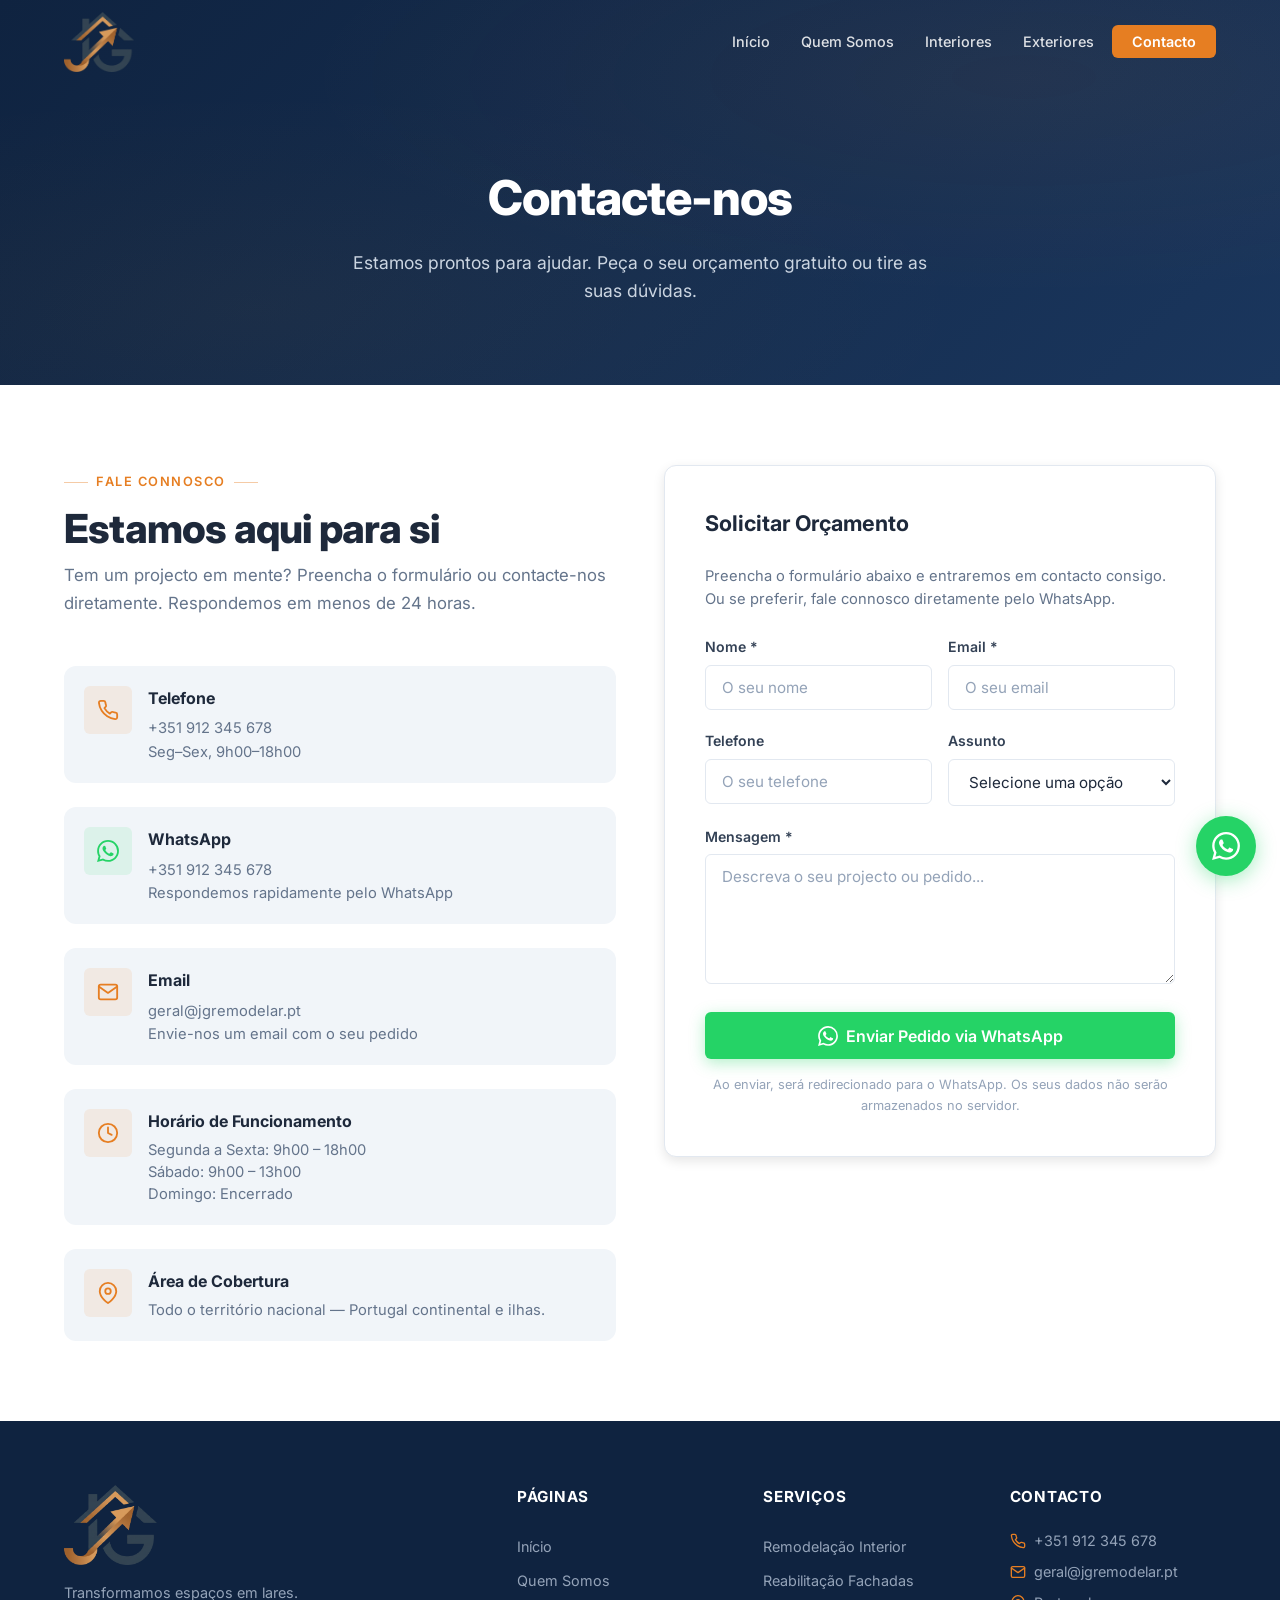
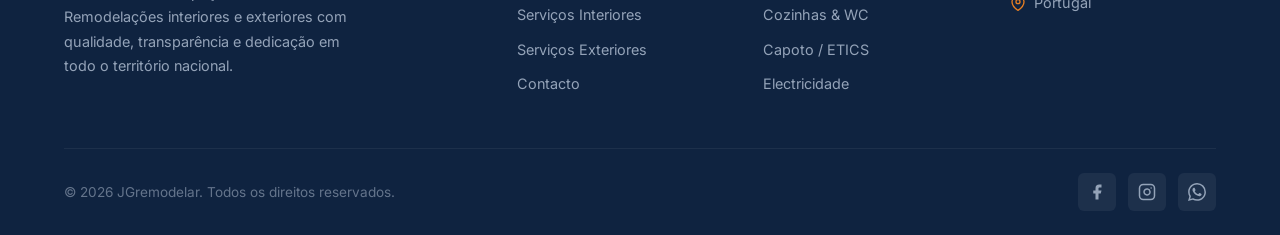
==== commit 3a026a81: "Atualiza a logo no menu e rodape de todas as paginas" ====
--- a/contacto.html
+++ b/contacto.html
@@ -18,15 +18,8 @@
   <nav class="navbar" role="navigation" aria-label="Navegação principal">
     <div class="container">
       <a href="index.html" class="navbar-brand">
-        <span class="brand-icon">
-          <svg viewBox="0 0 40 40" fill="none" xmlns="http://www.w3.org/2000/svg">
-            <rect width="40" height="40" rx="8" fill="#e67e22"/>
-            <path d="M12 22V16L20 10L28 16V22H26V17L20 12.5L14 17V22H12Z" fill="white"/>
-            <rect x="16" y="20" width="8" height="12" rx="1" fill="white"/>
-            <rect x="15" y="31" width="10" height="2" rx="1" fill="white" opacity="0.7"/>
-          </svg>
-        </span>
-        <span>JGremodelar<small>Remodelações &amp; Obras</small></span>
+        <!-- Logo atualizada em formato PNG transparente -->
+        <img src="assets/jgr-logo.png" alt="Logo JGremodelar" style="max-height: 60px; width: auto;" />
       </a>
       <button class="nav-toggle" aria-label="Abrir menu" aria-expanded="false">
         <span></span><span></span><span></span>
@@ -205,12 +198,8 @@
       <div class="footer-grid">
         <div class="footer-brand">
           <a href="index.html" class="navbar-brand">
-            <span class="brand-icon">
-              <svg viewBox="0 0 40 40" fill="none" xmlns="http://www.w3.org/2000/svg">
-                <rect width="40" height="40" rx="8" fill="#e67e22"/><path d="M12 22V16L20 10L28 16V22H26V17L20 12.5L14 17V22H12Z" fill="white"/><rect x="16" y="20" width="8" height="12" rx="1" fill="white"/><rect x="15" y="31" width="10" height="2" rx="1" fill="white" opacity="0.7"/>
-              </svg>
-            </span>
-            <span>JGremodelar</span>
+            <!-- Logo do rodapé atualizada em formato PNG transparente -->
+            <img src="assets/jgr-logo.png" alt="Logo JGremodelar" style="max-height: 80px; width: auto;" />
           </a>
           <p>Transformamos espaços em lares. Remodelações interiores e exteriores com qualidade, transparência e dedicação em todo o território nacional.</p>
         </div>
@@ -256,7 +245,8 @@
 
   <!-- WhatsApp Float -->
   <a href="https://wa.me/351912345678?text=Olá!%20Gostaria%20de%20pedir%20um%20orçamento." target="_blank" rel="noopener" class="whatsapp-float" aria-label="Fale connosco pelo WhatsApp">
-    <svg viewBox="0 0 24 24" fill="currentColor" style="width:28px;height:28px;"><path d="M17.472 14.382c-.297-.149-1.758-.867-2.03-.967-.273-.099-.471-.148-.67.15-.197.297-.767.966-.94 1.164-.173.199-.347.223-.644.075-.297-.15-1.255-.463-2.39-1.475-.883-.788-1.48-1.761-1.653-2.059-.173-.297-.018-.458.13-.606.134-.133.298-.347.446-.52.149-.174.198-.298.298-.497.099-.198.05-.371-.025-.52-.075-.149-.669-1.612-.916-2.207-.242-.579-.487-.5-.669-.51-.173-.008-.371-.01-.57-.01-.198 0-.52.074-.792.372-.272.297-1.04 1.016-1.04 2.479 0 1.462 1.065 2.875 1.213 3.074.149.198 2.096 3.2 5.077 4.487.709.306 1.262.489 1.694.625.712.227 1.36.195 1.871.118.571-.085 1.758-.719 2.006-1.413.248-.694.248-1.289.173-1.413-.074-.124-.272-.198-.57-.347m-5.421 7.403h-.004a9.87 9.87 0 0 1-5.031-1.378l-.361-.214-3.741.982.998-3.648-.235-.374a9.86 9.86 0 0 1-1.51-5.26c.001-5.45 4.436-9.884 9.888-9.884 2.64 0 5.122 1.03 6.988 2.898a9.825 9.825 0 0 1 2.893 6.994c-.003 5.45-4.437 9.884-9.885 9.884m8.413-18.297A11.815 11.815 0 0 0 12.05 0C5.495 0 .16 5.335.157 11.892c0 2.096.547 4.142 1.588 5.945L.057 24l6.305-1.654a11.882 11.882 0 0 0 5.683 1.448h.005c6.554 0 11.89-5.335 11.893-11.893a11.821 11.821 0 0 0-3.48-8.413z"/></svg>
+    <svg viewBox="0 0 24 24" fill="currentColor" style="width:28px;height:28px;"><path d="M17.472 14.382c-.297-.149-1.758-.867-2.03-.967-.273-.099-.471-.148-.67.15-.197.297-.767.966-.94 1.164-.173.199-.347.223-.644.075-.297-.15-1.255-.463-2.39-1.475-.883-.788-1.48-1.761-1.653-2.059-.173-.297-.018-.458.13-.606.134-.133.298-.347.446-.52.149-.174.198-.298.298-.497.099-.198.05-.371-.025-.52-.075-.149-.669-1.612-.916-2.207-.242-.579-.487-.5-.669-.51-.173-.008-.371-.01-.57-.01-.198 0-.52.074-.792.372-.272.297-1.04 1.016-1.04 2.479 0 1.462 1.065 2.875 1.213 3.074.149.198 2.096 3.2 5.077 4.487.709.306 1.262.489 1.694.625.712.227 1.36.195 1.871.118.571-.085 1.758-.719 2.006-1.413.248-.694.248-1.289.173-1.413-.074-.124-.272-.198-.57-.347m-5.421 7.403h-.004a9.87 9.87 0 0 1-5.031-1.378l-.361-.214-3.741.982.998-3.648-.235-.374a9.86 9.86 0 0 1-1.51-5.26c.001-5.45 4.436-9.884 9.888-9.884 2.64 0 5.122 1.03 6.988 2.898a9.825 9.825 0 0 1 2.893 6.994c-.003 5.45-4.437 9.884-9.885 9.884m8.413-18.297A11.815 11.815 0 0 0 12.05 0C5.495 0 .16 5.335.157 11.892c0 2.096.547 4.142 1.588 5.945L.057 24l6.305-1.654a11.882 11.882 0 0 0 5.683 1.448h.005c6.554 0 11.89-5.335 11.893-11.893a11.821 11.821 0 0 0-3.48-8.413z"/>
+    </svg>
   </a>
 
   <script src="assets/js/main.js?v=1.0"></script>
